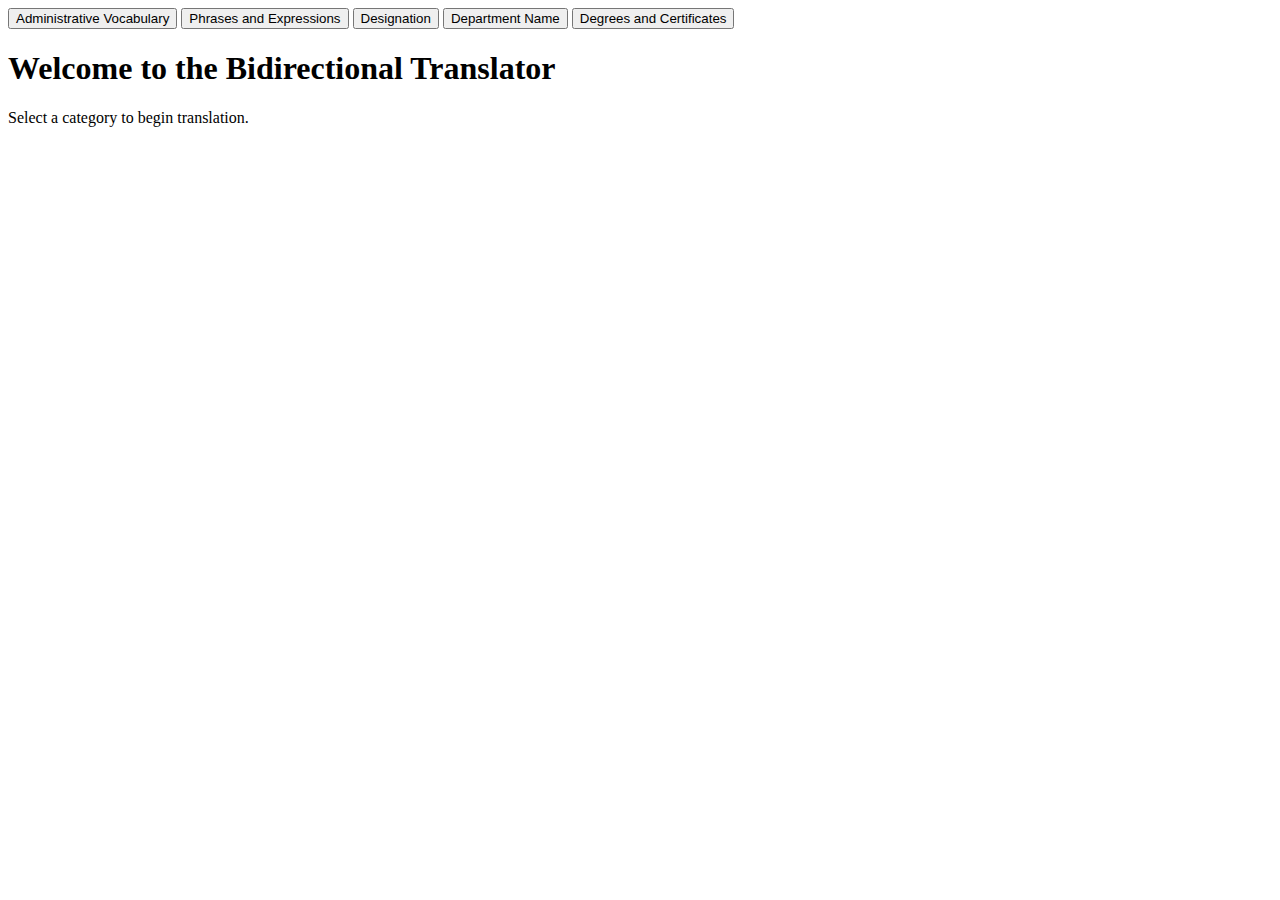
==== templates/index.html @ 3eae32c0 "Initial commit" ====
<!DOCTYPE html>
<html lang="en">
<head>
    <meta charset="UTF-8">
    <meta name="viewport" content="width=device-width, initial-scale=1.0">
    <title>Bidirectional Translator</title>
    <link rel="stylesheet" href="static/translator_styles.css">
</head>
<body>
    <div class="navbar">
        <button onclick="location.href='/admin_vocab'">Administrative Vocabulary</button>
        <button onclick="location.href='/phrases'">Phrases and Expressions</button>
        <button onclick="location.href='/designation'">Designation</button>
        <button onclick="location.href='/department'">Department Name</button>
        <button onclick="location.href='/degrees'">Degrees and Certificates</button>
    </div>
    
    <h1>Welcome to the Bidirectional Translator</h1>
    <p>Select a category to begin translation.</p>
</body>
</html>
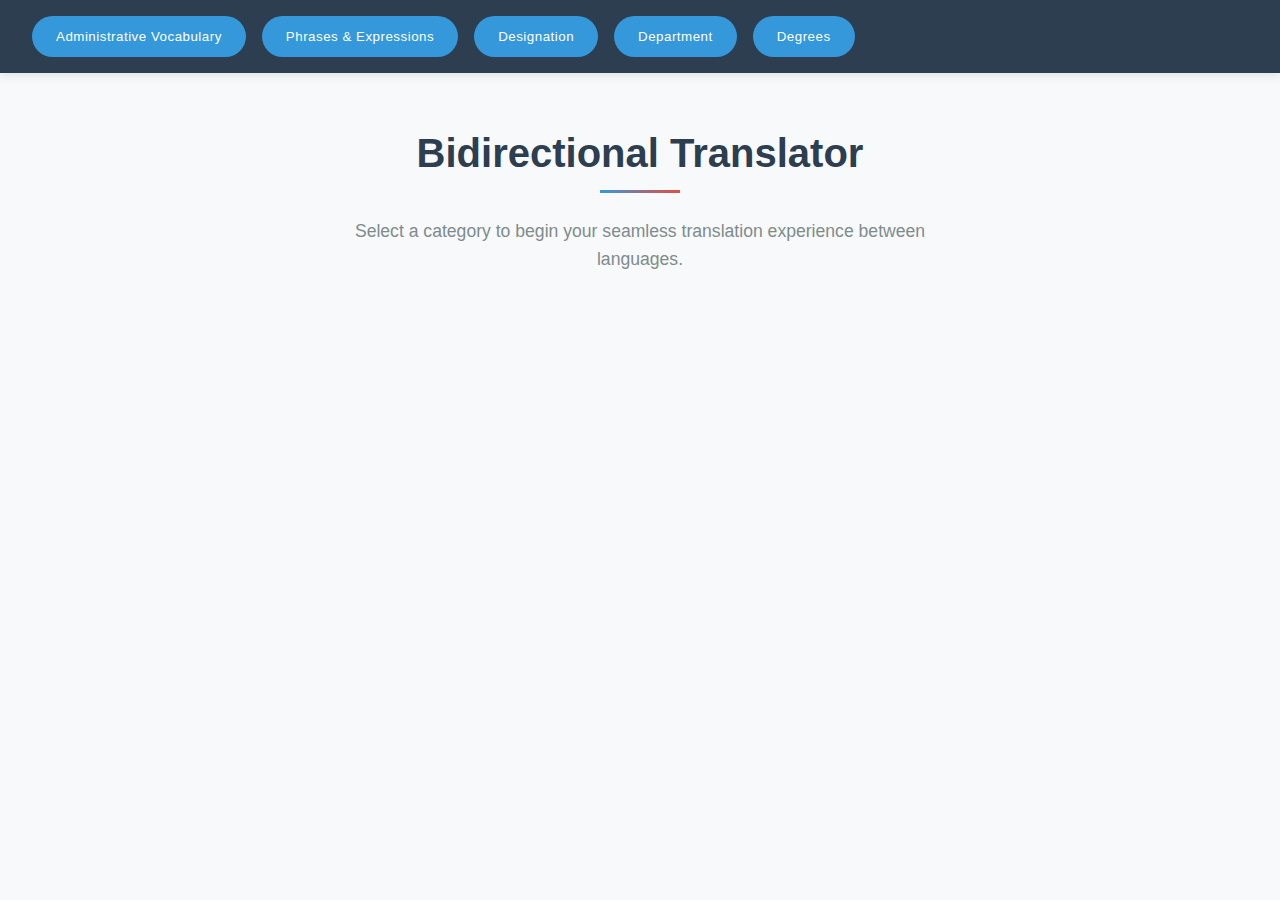
==== commit b9706b01: "Changes index styles" ====
--- a/templates/index.html
+++ b/templates/index.html
@@ -1,21 +1,131 @@
 <!DOCTYPE html>
 <html lang="en">
+
 <head>
     <meta charset="UTF-8">
     <meta name="viewport" content="width=device-width, initial-scale=1.0">
     <title>Bidirectional Translator</title>
-    <link rel="stylesheet" href="static/translator_styles.css">
+    <style>
+        :root {
+            --primary-color: #2c3e50;
+            --secondary-color: #3498db;
+            --accent-color: #e74c3c;
+            --light-gray: #ecf0f1;
+            --text-color: #2c3e50;
+        }
+
+        * {
+            margin: 0;
+            padding: 0;
+            box-sizing: border-box;
+            font-family: 'Segoe UI', Tahoma, Geneva, Verdana, sans-serif;
+        }
+
+        body {
+            background-color: #f8f9fa;
+            min-height: 100vh;
+            color: var(--text-color);
+            line-height: 1.6;
+        }
+
+        .navbar {
+            background-color: var(--primary-color);
+            padding: 1rem 2rem;
+            box-shadow: 0 2px 10px rgba(0, 0, 0, 0.1);
+            display: flex;
+            flex-wrap: wrap;
+            gap: 1rem;
+            position: relative;
+        }
+
+        .navbar button {
+            background-color: var(--secondary-color);
+            color: white;
+            border: none;
+            padding: 0.8rem 1.5rem;
+            border-radius: 25px;
+            cursor: pointer;
+            transition: all 0.3s ease;
+            font-weight: 500;
+            letter-spacing: 0.5px;
+        }
+
+        .navbar button:hover {
+            background-color: #2980b9;
+            transform: translateY(-2px);
+            box-shadow: 0 4px 15px rgba(41, 128, 185, 0.3);
+        }
+
+        .navbar button:active {
+            transform: translateY(0);
+        }
+
+        h1 {
+            text-align: center;
+            margin: 3rem auto 1.5rem;
+            font-size: 2.5rem;
+            color: var(--primary-color);
+            position: relative;
+            padding-bottom: 0.5rem;
+        }
+
+        h1::after {
+            content: '';
+            position: absolute;
+            bottom: 0;
+            left: 50%;
+            transform: translateX(-50%);
+            width: 80px;
+            height: 3px;
+            background: linear-gradient(90deg, var(--secondary-color), var(--accent-color));
+        }
+
+        p {
+            text-align: center;
+            font-size: 1.1rem;
+            color: #7f8c8d;
+            max-width: 600px;
+            margin: 0 auto 3rem;
+        }
+
+        .content {
+            max-width: 1200px;
+            margin: 2rem auto;
+            padding: 0 2rem;
+        }
+
+        @media (max-width: 768px) {
+            .navbar {
+                padding: 1rem;
+                justify-content: center;
+            }
+
+            h1 {
+                font-size: 2rem;
+                margin: 2rem auto 1rem;
+            }
+
+            p {
+                font-size: 1rem;
+                padding: 0 1rem;
+            }
+        }
+    </style>
 </head>
+
 <body>
-    <div class="navbar">
+    <nav class="navbar">
         <button onclick="location.href='/admin_vocab'">Administrative Vocabulary</button>
-        <button onclick="location.href='/phrases'">Phrases and Expressions</button>
+        <button onclick="location.href='/phrases'">Phrases & Expressions</button>
         <button onclick="location.href='/designation'">Designation</button>
-        <button onclick="location.href='/department'">Department Name</button>
-        <button onclick="location.href='/degrees'">Degrees and Certificates</button>
+        <button onclick="location.href='/department'">Department</button>
+        <button onclick="location.href='/degrees'">Degrees</button>
+    </nav>
+
+    <div class="content">
+        <h1>Bidirectional Translator</h1>
+        <p>Select a category to begin your seamless translation experience between languages.</p>
     </div>
-    
-    <h1>Welcome to the Bidirectional Translator</h1>
-    <p>Select a category to begin translation.</p>
 </body>
-</html>
+
+</html>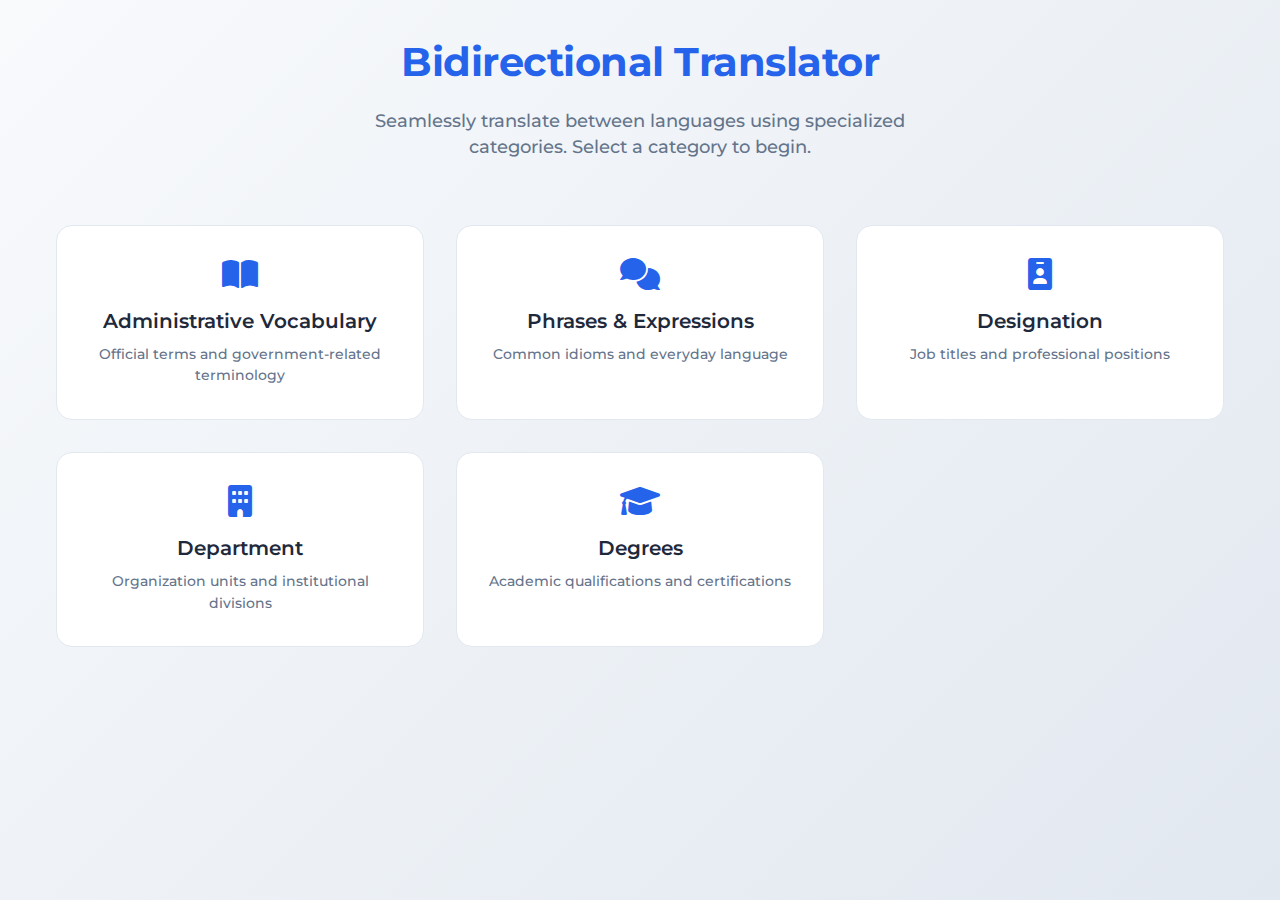
==== commit 76772ae3: "UI changes" ====
--- a/templates/index.html
+++ b/templates/index.html
@@ -5,126 +5,172 @@
     <meta charset="UTF-8">
     <meta name="viewport" content="width=device-width, initial-scale=1.0">
     <title>Bidirectional Translator</title>
+    <link rel="stylesheet" href="https://cdnjs.cloudflare.com/ajax/libs/font-awesome/6.0.0/css/all.min.css">
+    <link href="https://fonts.googleapis.com/css2?family=Montserrat:wght@400;500;600;700&display=swap" rel="stylesheet">
     <style>
         :root {
-            --primary-color: #2c3e50;
-            --secondary-color: #3498db;
-            --accent-color: #e74c3c;
-            --light-gray: #ecf0f1;
-            --text-color: #2c3e50;
+            --primary-color: #2563eb;
+            --secondary-color: #3b82f6;
+            --text-color: #1e293b;
+            --background-color: #f8fafc;
         }
 
         * {
             margin: 0;
             padding: 0;
             box-sizing: border-box;
-            font-family: 'Segoe UI', Tahoma, Geneva, Verdana, sans-serif;
+            font-family: 'Montserrat', sans-serif;
         }
 
         body {
-            background-color: #f8f9fa;
+            background: linear-gradient(135deg, #f8fafc 0%, #e2e8f0 100%);
             min-height: 100vh;
             color: var(--text-color);
-            line-height: 1.6;
+            line-height: 1.5;
+            padding: 2rem;
+            font-weight: 500;
         }
 
-        .navbar {
-            background-color: var(--primary-color);
-            padding: 1rem 2rem;
-            box-shadow: 0 2px 10px rgba(0, 0, 0, 0.1);
-            display: flex;
-            flex-wrap: wrap;
-            gap: 1rem;
-            position: relative;
+        .container {
+            max-width: 1200px;
+            margin: 0 auto;
         }
 
-        .navbar button {
-            background-color: var(--secondary-color);
-            color: white;
-            border: none;
-            padding: 0.8rem 1.5rem;
-            border-radius: 25px;
-            cursor: pointer;
-            transition: all 0.3s ease;
-            font-weight: 500;
-            letter-spacing: 0.5px;
-        }
-
-        .navbar button:hover {
-            background-color: #2980b9;
-            transform: translateY(-2px);
-            box-shadow: 0 4px 15px rgba(41, 128, 185, 0.3);
-        }
-
-        .navbar button:active {
-            transform: translateY(0);
+        .header {
+            text-align: center;
+            margin-bottom: 3rem;
+            padding: 0 1rem;
         }
 
         h1 {
-            text-align: center;
-            margin: 3rem auto 1.5rem;
             font-size: 2.5rem;
+            margin-bottom: 1rem;
             color: var(--primary-color);
-            position: relative;
-            padding-bottom: 0.5rem;
+            font-weight: 700;
+            letter-spacing: -0.5px;
         }
 
-        h1::after {
-            content: '';
-            position: absolute;
-            bottom: 0;
-            left: 50%;
-            transform: translateX(-50%);
-            width: 80px;
-            height: 3px;
-            background: linear-gradient(90deg, var(--secondary-color), var(--accent-color));
+        .description {
+            font-size: 1.1rem;
+            color: #64748b;
+            max-width: 600px;
+            margin: 0 auto;
+            font-weight: 500;
         }
 
-        p {
-            text-align: center;
-            font-size: 1.1rem;
-            color: #7f8c8d;
-            max-width: 600px;
-            margin: 0 auto 3rem;
+        .cards-container {
+            display: grid;
+            grid-template-columns: repeat(auto-fit, minmax(300px, 1fr));
+            gap: 2rem;
+            padding: 1rem;
         }
 
-        .content {
-            max-width: 1200px;
-            margin: 2rem auto;
-            padding: 0 2rem;
+        .card {
+            background: white;
+            border-radius: 1rem;
+            padding: 2rem;
+            text-align: center;
+            transition: transform 0.3s ease, box-shadow 0.3s ease;
+            cursor: pointer;
+            border: 1px solid #e2e8f0;
+            text-decoration: none;
+            color: inherit;
+        }
+
+        .card:hover {
+            transform: translateY(-5px);
+            box-shadow: 0 10px 20px rgba(0, 0, 0, 0.1);
+        }
+
+        .card i {
+            font-size: 2rem;
+            color: var(--primary-color);
+            margin-bottom: 1rem;
+        }
+
+        .card h2 {
+            font-size: 1.25rem;
+            margin-bottom: 0.5rem;
+            color: var(--text-color);
+            font-weight: 600;
+        }
+
+        .card p {
+            color: #64748b;
+            font-size: 0.9rem;
+            font-weight: 500;
         }
 
         @media (max-width: 768px) {
-            .navbar {
+            h1 {
+                font-size: 2rem;
+            }
+
+            .description {
+                font-size: 1rem;
+            }
+
+            .cards-container {
+                grid-template-columns: 1fr;
+            }
+        }
+
+        @media (max-width: 480px) {
+            body {
                 padding: 1rem;
-                justify-content: center;
             }
 
             h1 {
-                font-size: 2rem;
-                margin: 2rem auto 1rem;
+                font-size: 1.75rem;
             }
 
-            p {
-                font-size: 1rem;
-                padding: 0 1rem;
+            .card {
+                padding: 1.5rem;
             }
         }
     </style>
 </head>
 
 <body>
-    <nav class="navbar">
-        <button onclick="location.href='/admin_vocab'">Administrative Vocabulary</button>
-        <button onclick="location.href='/phrases'">Phrases & Expressions</button>
-        <button onclick="location.href='/designation'">Designation</button>
-        <button onclick="location.href='/department'">Department</button>
-        <button onclick="location.href='/degrees'">Degrees</button>
-    </nav>
+    <div class="container">
+        <div class="header">
+            <h1>Bidirectional Translator</h1>
+            <p class="description">
+                Seamlessly translate between languages using specialized categories. Select a category to begin.
+            </p>
+        </div>
 
-    <div class="content">
-        <h1>Bidirectional Translator</h1>
-        <p>Select a category to begin your seamless translation experience between languages.</p>
+        <div class="cards-container">
+            <a href="/admin_vocab" class="card">
+                <i class="fas fa-book-open"></i>
+                <h2>Administrative Vocabulary</h2>
+                <p>Official terms and government-related terminology</p>
+            </a>
+
+            <a href="/phrases" class="card">
+                <i class="fas fa-comments"></i>
+                <h2>Phrases & Expressions</h2>
+                <p>Common idioms and everyday language</p>
+            </a>
+
+            <a href="/designation" class="card">
+                <i class="fas fa-id-badge"></i>
+                <h2>Designation</h2>
+                <p>Job titles and professional positions</p>
+            </a>
+
+            <a href="/department" class="card">
+                <i class="fas fa-building"></i>
+                <h2>Department</h2>
+                <p>Organization units and institutional divisions</p>
+            </a>
+
+            <a href="/degrees" class="card">
+                <i class="fas fa-graduation-cap"></i>
+                <h2>Degrees</h2>
+                <p>Academic qualifications and certifications</p>
+            </a>
+        </div>
     </div>
 </body>
 
